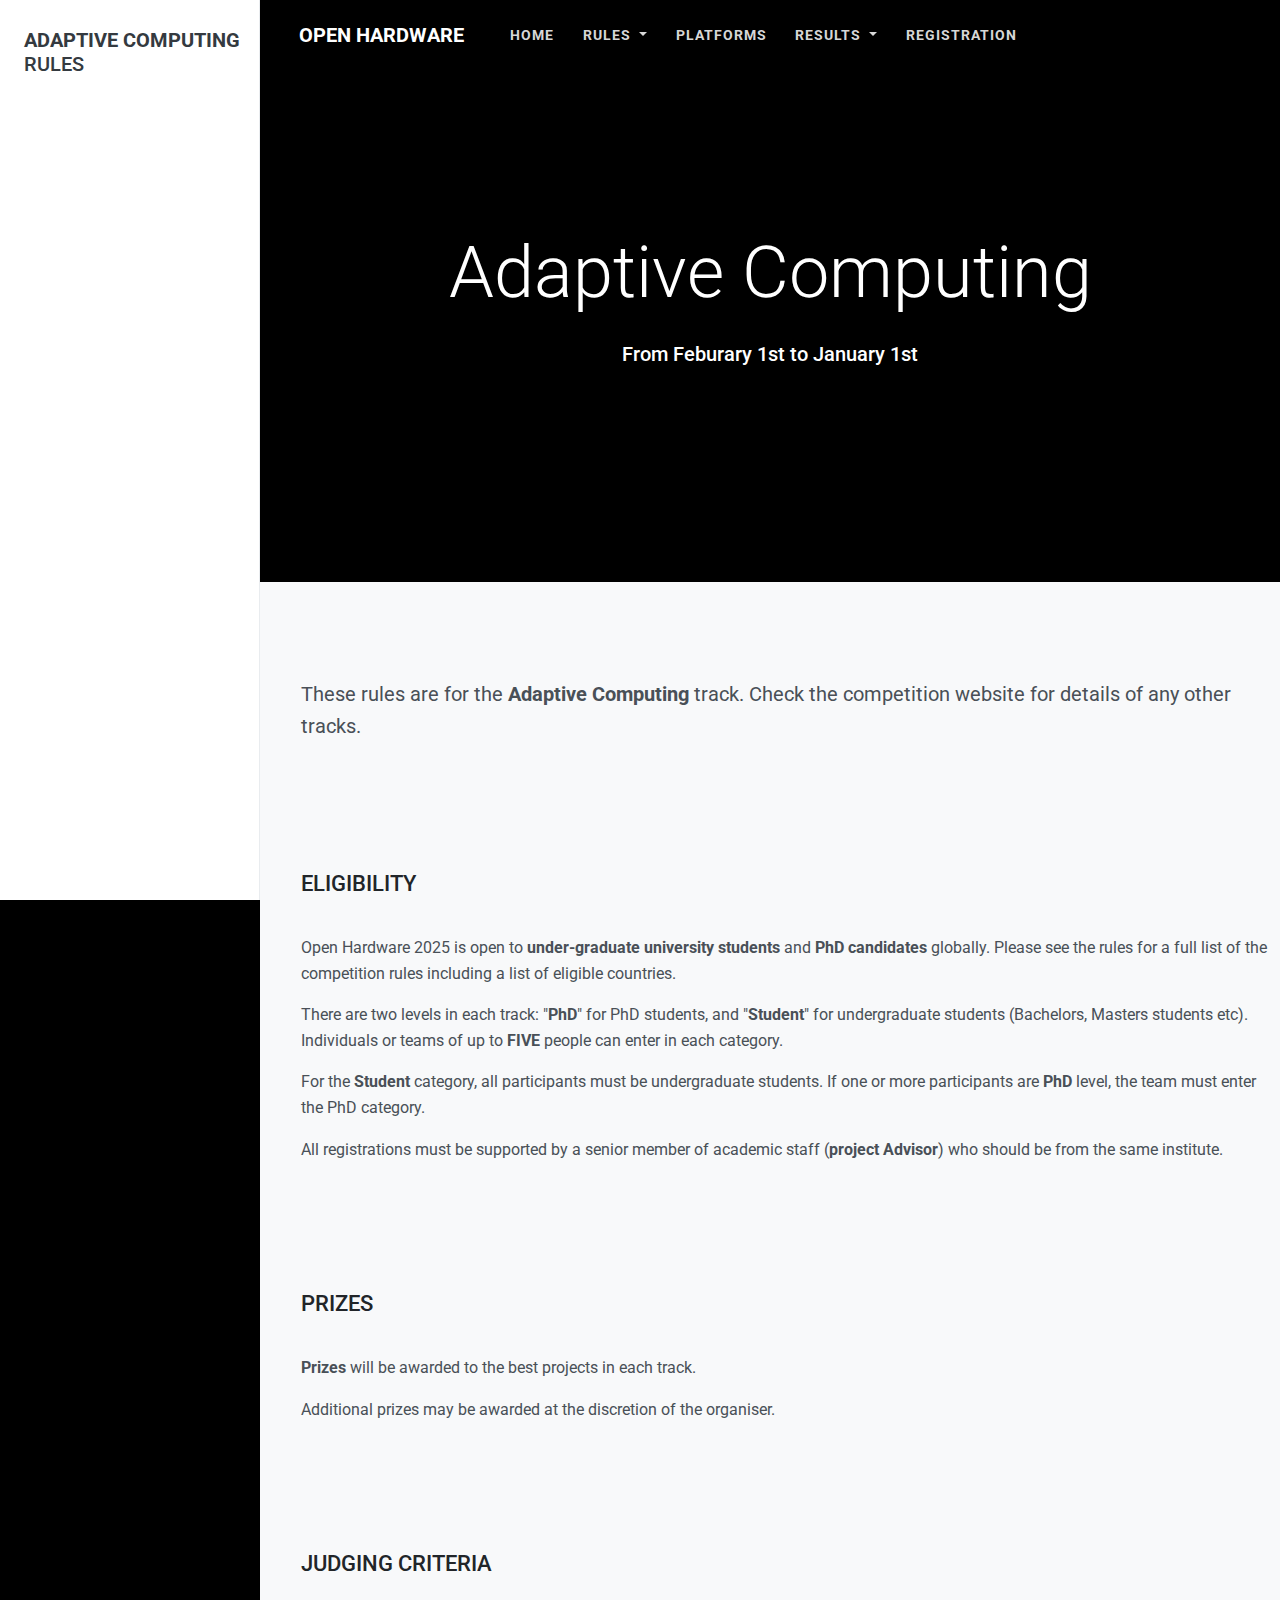
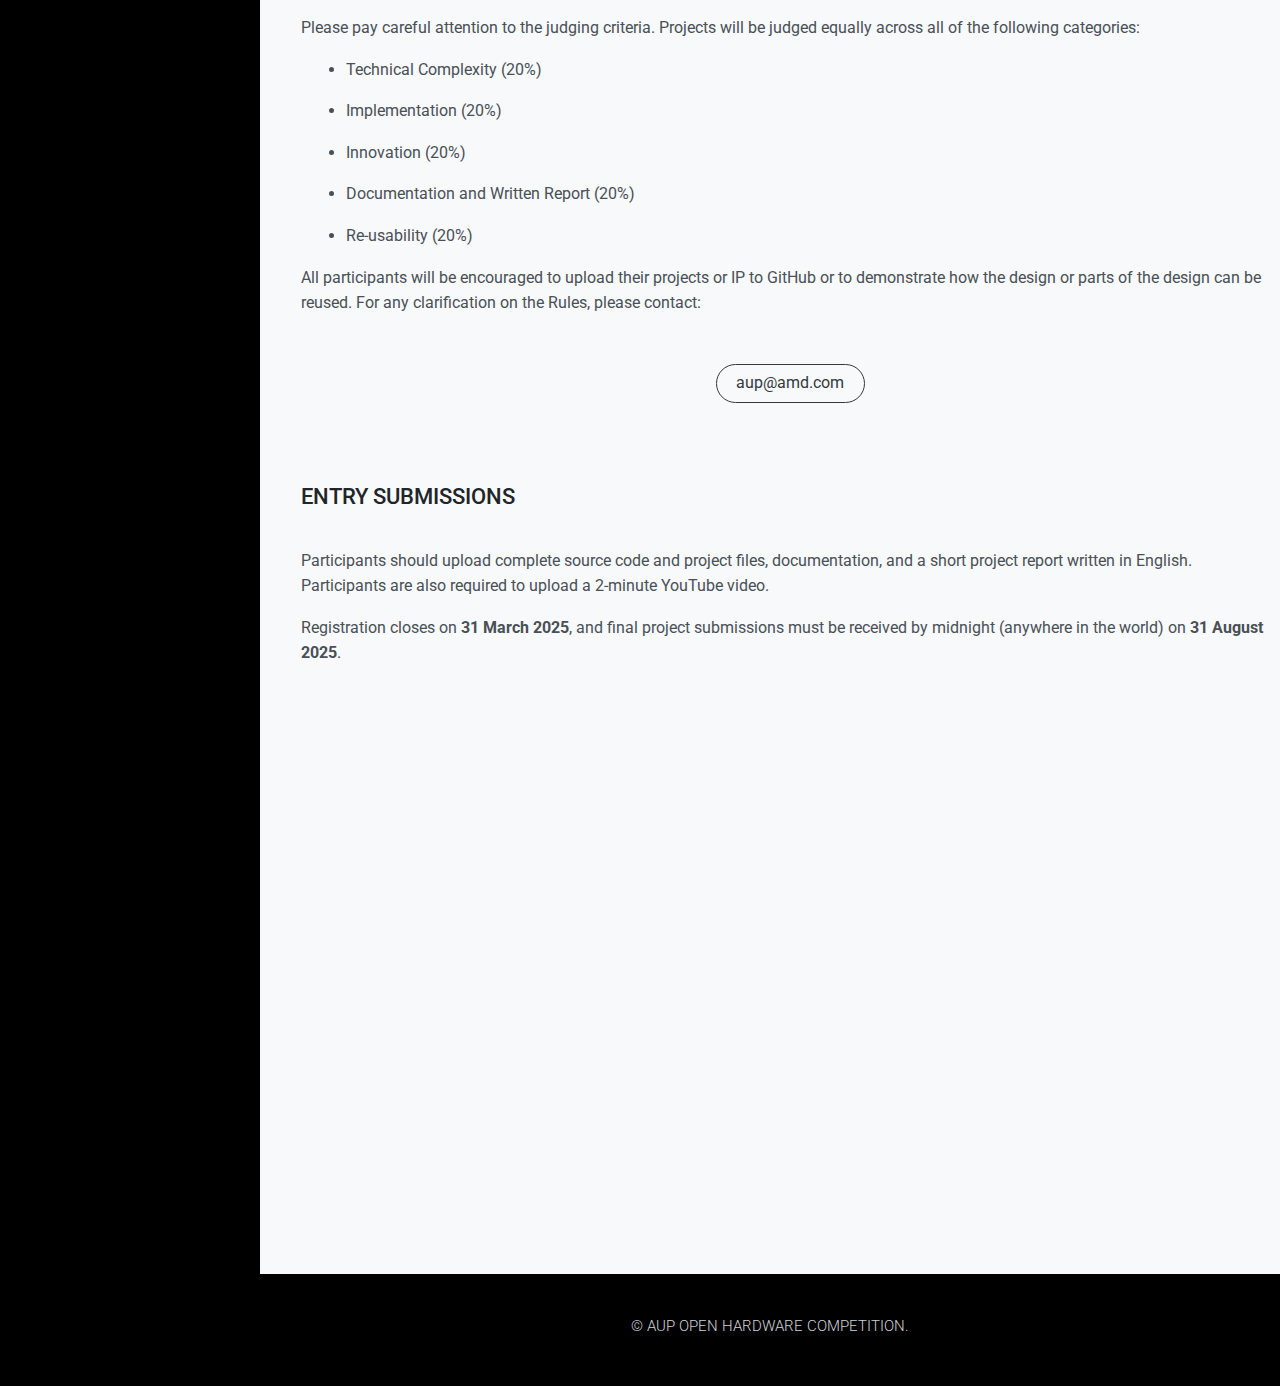
==== adaptive-computing.html @ 01165aca "Upload new navbar" ====
<!DOCTYPE html>
<html lang="en">

<head>
    <meta charset="UTF-8" />
    <meta name="viewport" content="width=device-width, initial-scale=1.0" />
    <title>AUP Open Hardware Design Competition Rules</title>
    <link rel="stylesheet" href="styles/adaptive-computing.css" />
    <link rel="stylesheet" href="styles/index.css">
    <link rel="stylesheet" href="styles/aos.css">
    <link rel="preload" href="/assets/fonts/fa-sharp-solid-900.woff2" as="font" type="font/woff2" crossorigin="anonymous">
    <link href="https://fonts.googleapis.com/css2?family=Roboto:wght@400;700&family=Poppins:wght@600;700&display=swap" rel="stylesheet">

    <link rel="stylesheet" href="styles/bootstrap-toc.css">
    <link rel="stylesheet" href="styles/main.css">
    <script src="scripts/aos.js"></script>
    <script src="scripts/jquery.min.js"></script>
    <script src="scripts/bootstrap-toc.js"></script>
    <script src="scripts/bootstrap.min.js"></script>
    <script src="scripts/popper.min.js"></script>
    <script src="scripts/prism.js"></script>
</head>
<body>
<nav id="toc" class="fixedsidebar d-none d-lg-block" data-toggle="toc">
    <h5 class="mt-4 mb-4 pt-1"><a class="text-dark" href="./index.html"><strong>ADAPTIVE COMPUTING</strong> RULES</a></h5>
    
</nav>


<main class="content-withfixedsidebar">
    
    <nav class="navbar navbar-expand-lg navbar-dark bg-black" id="top_nav_bar">
        <div class="container">
            <a class="navbar-brand" href="index.html"><i class="fas fa-anchor mr-2"></i><strong>OPEN HARDWARE</strong> </a>
            <div class="navbar-collapse collapse" id="navbarColor02" style="">
                <ul class="navbar-nav mr-auto d-flex align-items-center">
                    <li class="nav-item">
                        <a class="menu-item nav-link" href="index.html">HOME</a>
                    </li>
                    
                    <li class="nav-item dropdown menu-dropdown">
                      <a class="menu-item nav-link dropdown-toggle" href="#" id="navbarDropdown" role="button" data-toggle="dropdown" aria-haspopup="true" aria-expanded="false">
                          RULES
                      </a>
                      <div class="dropdown-menu" aria-labelledby="navbarDropdown" >
                          <a class="dropdown-item" href="adaptive-computing.html">Adaptive Computing</a>
                          <a class="dropdown-item" id="showAlert">Acclerated Computing</a>
    
                      </div>
                      
                  </li>
    
                    <li class="nav-item">
                        <a class="menu-item nav-link" href="platforms.html">PLATFORMS</a>
                    </li>
                   
                    <li class="nav-item dropdown menu-dropdown">
                        <a class="menu-item nav-link dropdown-toggle" href="#" id="navbarDropdown" role="button" data-toggle="dropdown" aria-haspopup="true" aria-expanded="false">
                            RESULTS
                        </a>
                        <div class="dropdown-menu" aria-labelledby="navbarDropdown" id="dropdownMenu">
                            <!-- Dropdown items will be injected here -->
                        </div>
                    </li>
                    <li class="nav-item">
                        <a class="menu-item nav-link" href="registration.html">REGISTRATION</a>
                    </li>
      
                    
    
                </ul>
                
            </div>
        </div>
    </nav>
    

<main>
   


    <div class="jumbotron jumbotron-lg jumbotron-fluid mb-lg-5 bg-black position-relative">
        <div class="container text-white h-100 tofront">
            <div class="row align-items-center justify-content-center text-center">
                <div class="container text-center h-100">
                    <h1 class="display-3" >Adaptive Computing</h1>
                    <div style ="height: 2vh;">
      
      
                    </div>
                  
                    <h5 class="font-wight-light">From Feburary 1st to January 1st</h5>
                </div>
            </div>
        </div>
      </div>

    <div class="bg-light">
        <div class="" style="height: 3rem;"></div>



        <div class="" style="height: 3rem;"></div>


            <div id="docsarea" class="font-weight-normal" style="margin-left: 4%;">

                <p class="lead" style="font-weight: 400;">
                    These rules are for the <b>Adaptive Computing</b>
                    track. Check the competition website for details of any other tracks.                </p>

                


           

                <!-- Main Content -->
                <div class="container2 my-5 ">
                
            
                    <section class="mb-5" >
                        <h2 class="fw-bold">ELIGIBILITY</h2>
                        <p>Open Hardware 2025 is open to <b>under-graduate university students</b> and  <b>PhD candidates</b> globally. Please see the rules for a full list of the competition rules including a list of eligible countries.</p>



<p>There are two levels in each track: "<b>PhD</b>" for PhD students, and "<b>Student</b>" for undergraduate students (Bachelors, Masters students etc). Individuals or teams of up to <b>FIVE</b> people can enter in each category.</p>



<p>For the <b>Student</b> category, all participants must be undergraduate students. If one or more participants are <b>PhD </b>level, the team must enter the PhD category. ​</p>



<p>All registrations must be supported by a senior member of academic staff (<b>project Advisor</b>) who should be from the same institute.</p>


                    </section>

                    <!-- Important Dates -->
                    <section class="mb-5" id="important-dates">
                        <h2 class="fw-bold">PRIZES</h2>
                        <p><b>Prizes</b> will be awarded to the best projects in each track.

                            </p>
                        <p>
                            Additional prizes may be awarded at the discretion of the organiser.
                        </p>
                    </section>

                    <!-- Registration -->
                    <section class="mb-5 " id="registration">
                        <h2 class="fw-bold">JUDGING CRITERIA</h2>
                        <p>Please pay careful attention to the judging criteria. Projects will be judged equally across all of the following categories:</p>
                        <ul>
                           
                            <li>Technical Complexity (20%)</li>
                            <li>Implementation (20%)</li>
                            <li>Innovation (20%)</li>
                            <li>Documentation and Written Report (20%)</li>
                            <li>Re-usability (20%)</li>
                        </ul>
                        <p>    All participants will be encouraged to upload their projects or IP to GitHub or to demonstrate how the design or parts of the design can be reused. For any clarification on the Rules, please contact:</p>
                    </section>
                        <section class="father">
                        <a href="mailto:aup@amd.com" class="btn btn-outline-dark btn-round">aup@amd.com</a>
                        </section>
                        

                    <!-- Entry Levels -->
                    <section class="mb-5 " id="entry-levels">
                        <h2 class="fw-bold">Entry SUBMISSIONS</h2>
                        <p>Participants should upload complete source code and project files, documentation, and a short project report written in English. Participants are also required to upload a 2-minute YouTube video.</p>



                          <p>  Registration closes on <b>31 March 2025</b>, and final project submissions must be received by midnight (anywhere in the world) on <b>31 August 2025</b>.</p>
                        
                    </section>

                    


                </div>


               

    </div>



        <div class="mt-5" style="height: 32rem;"></div>


    </div>
    </div>
    <div class="bg-light" style="height: 3rem;"></div>
    </div>





    <footer class="bg-black pb-5 pt-4">
        <div class="container">
            <div class="row justify-content-center text-center">
                <div class="col-md-12">
                    <span class="d-block mt-3 text-gray">© AUP OPEN HARDWARE COMPETITION</a>.
                    </span>
                </div>
            </div>
        </div>
    </footer>
</main>



    <script src="script.js"></script>
    <script>
        $(function() {
          new ClipboardJS('.btn');
          var navSelector = '#toc';
          var $myNav = $(navSelector);
          Toc.init({
              $nav: $('#toc'),
              $scope: $('#docsarea > section:lt(12)')
            });
          $('body').scrollspy({ 
            target: navSelector,
            offset: 100
          });        
        });
    </script>
</body>

</html>
---- styles/adaptive-computing.css ----
body {
 
    background-color: #000000;

}




.main-container {
    display: flex;
    align-items: center;
    flex-wrap: nowrap;
    gap: 10px;
    position: relative;
    width: 1438px;
    height: 224px;
    margin: 0 auto;
    padding: 45px 170px 45px 170px;
    background: url(assets/img/banner_rules.png)
    no-repeat center;
    background-size: contain ;
    border: 1px solid #000000;
    overflow: hidden;
}
.rules {
    display: flex;
    margin-left: 18%;
    align-items: center;
    justify-content: center;
    flex-shrink: 0;
    flex-basis: auto;
    position: relative;
  
    color: #ffffff;
    font-family: Roboto, var(--default-font-family);
    font-size: 32px;
    font-weight: 700;
    line-height: 20px;
    text-align: center;
    white-space: nowrap;
    letter-spacing: 0.1px;
}


h1 {
    font-family: 'Poppins', sans-serif;
    font-size: 2.5rem;
    font-weight: 700;
    margin-bottom: 1rem;
    color: #212529;
}

h2 {
    font-family: 'Poppins', sans-serif;
    font-size: 2rem;
    font-weight: 600;
    margin-bottom: 1rem;
    color: #343a40;
}

p{

    font-size: 1rem;
    color: #495057;
}

section li{
    margin-bottom: 1rem;
    font-size: 1rem;
    color: #495057;
}


container2 section {
    width:80%;
    padding-right: 20vh;
}

ul {
    padding-left: 5vh; /* 添加左边缩进 */
}

section{
    display: flex;
    justify-content: center;
}

btn-outline-dark {
    padding-left: 40%;
}

.father{
    text-align: center;
}
---- styles/index.css ----
* {
    margin: 0;
    padding: 0;
    box-sizing: border-box;
}

  

body {
    font-family: Arial, sans-serif;
    color: white;
    padding: 0;
    margin: 0;
    text-align: center;
}

.navbar-container {
    width: 100%;
    background-color: #000000;
    padding: 15px 25px;
    box-sizing: border-box;
}

.navbar {
    display: flex;
    justify-content: space-between;
    align-items: center;
    max-width: 1425px;
    margin: 0 auto;
}

.logo {
    font-size: 24px;
    font-weight: 700;
    color: white;
}

.menu {
    display: flex;
    justify-content: center;
    gap: 20px;
}

.menu-item {
    font-size: 14px;
    font-weight: 700;
    color: white;
    text-transform: uppercase;
    letter-spacing: 1px;
    cursor: pointer;
}

.menu-item:hover {
    color: #ff5722;
}

.dropdown-indicator {
    width: 5px;
    height: 5px;
    margin-left: 5px;
}

.icon-box {
    width: 24px;
    height: 24px;
    background-color: black;
    display: flex;
    justify-content: center;
    align-items: center;
}

.menu-item-results {
    font-size: 11px;
    position: relative;
    display: flex;
    justify-content: center;
    align-items: center;
    gap: 5px;
}

.dropdown-indicator {
    width: 3px;
    height: 3px;
    justify-content: center;
    align-items: center;
    display: inline-flex;
}

.menu-item-rules, .menu-item-platforms, .menu-item-home {
    font-size: 11px;
    letter-spacing: 1.3px;
}

.icon-box div {
    width: 20px;
    height: 20px;
    background: white;
}

.footer-logo {
    width: 50%;
    text-align: center;
    padding: 20px 0;
    display: flex;
    justify-content: center;
    align-items: center;
    margin: 0 auto;
}

.footer-logo img {
    max-width: 100%;
    height: auto;
}

#page-content {
    text-align: center;
}

.full-screen-div {
    width: 100vw;
    height: 100vh;
}

::-webkit-scrollbar {
    width: 5px;
    height: 5px;
}

::-webkit-scrollbar-track {
    background-color: #000000;
}

::-webkit-scrollbar-thumb {
    background-color: #333333;
    border-radius: 10px;
}

::-webkit-scrollbar-thumb:hover {
    background-color: #555555;
}

#dropdownMenu {
    max-height: calc(5 * 40px);
    overflow-y: auto;
}



.alert-box {
    padding: 15px;
    border-radius: 5px;
    font-size: 16px;
    width: 80%;
    max-width: 400px;
    text-align: center;
    background-color: #e0e0e0;
    color: #333;
    border: 1px solid #ccc;
    position: fixed;
    left: 40%;
    transform: translateX(-50%);
    z-index: 9999;
    box-shadow: 0px 4px 6px rgba(0, 0, 0, 0.2);
    transition: opacity 0.5s ease-in-out;
}
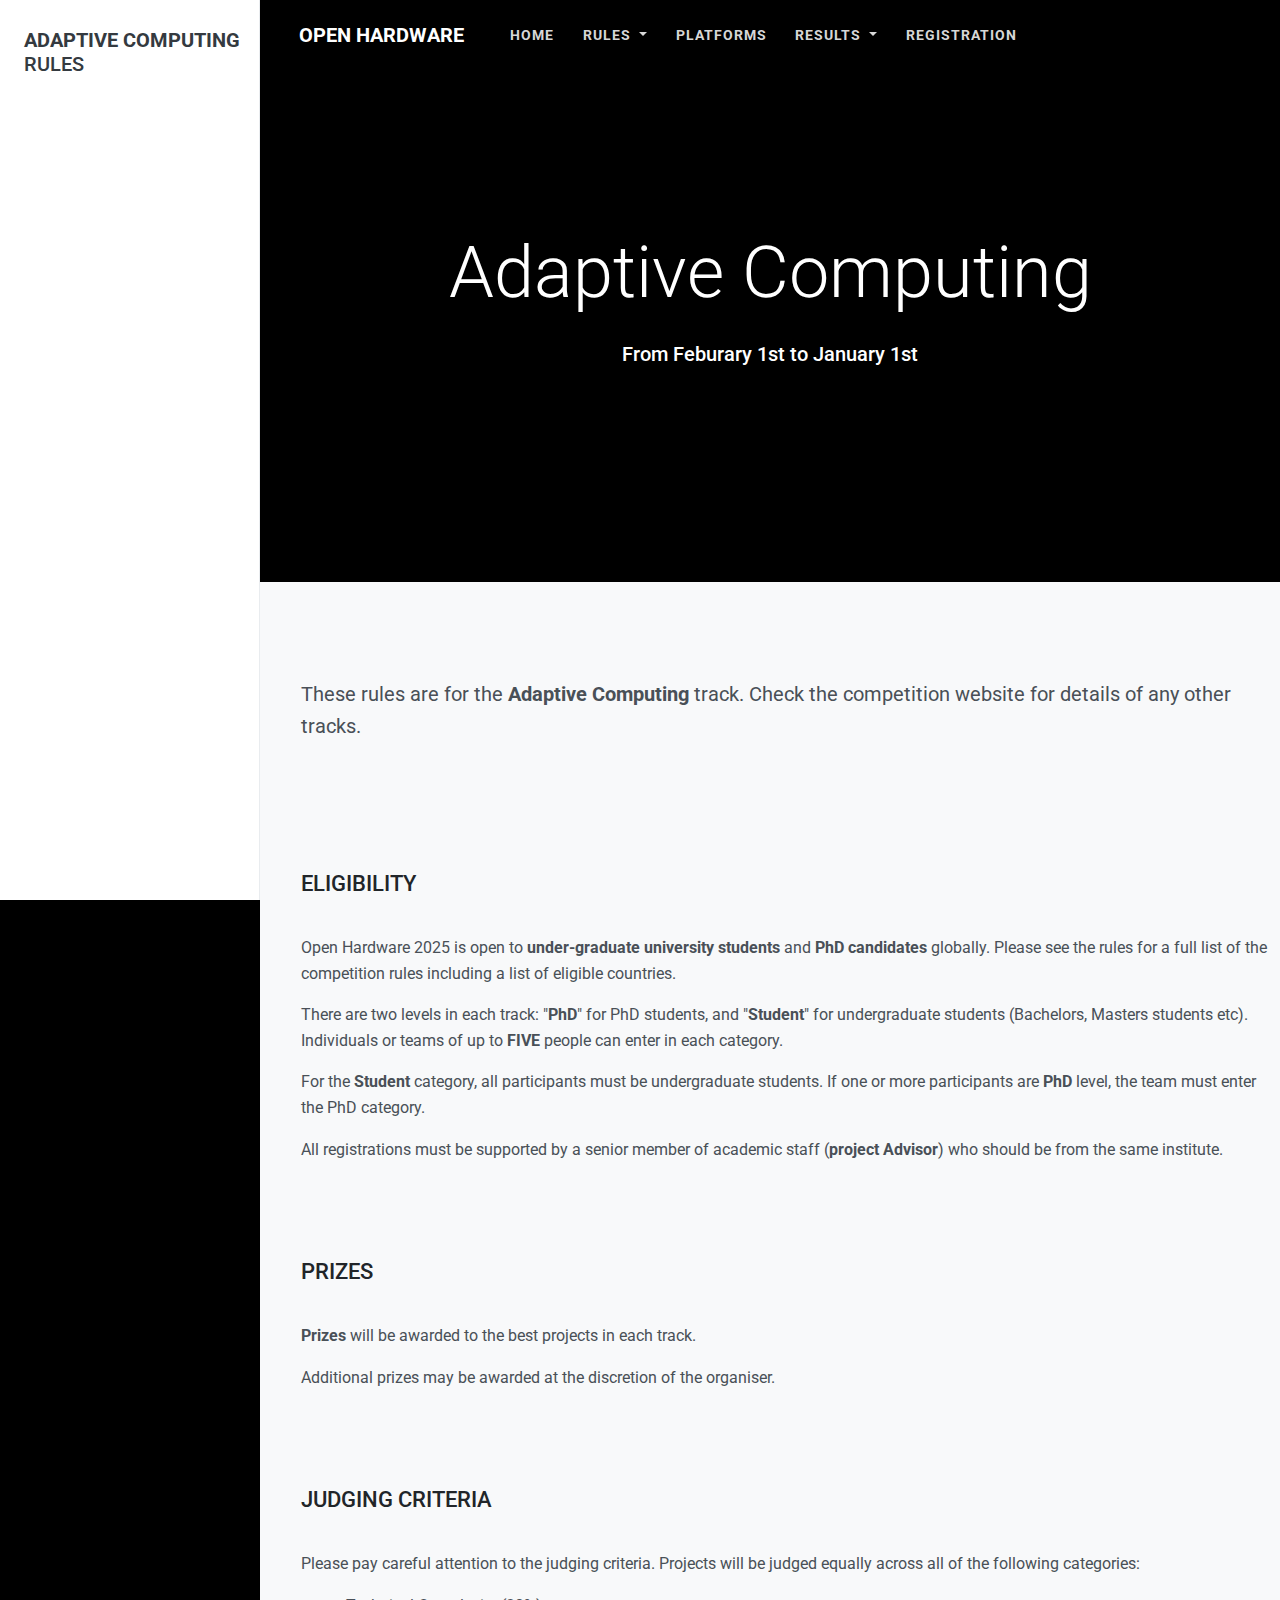
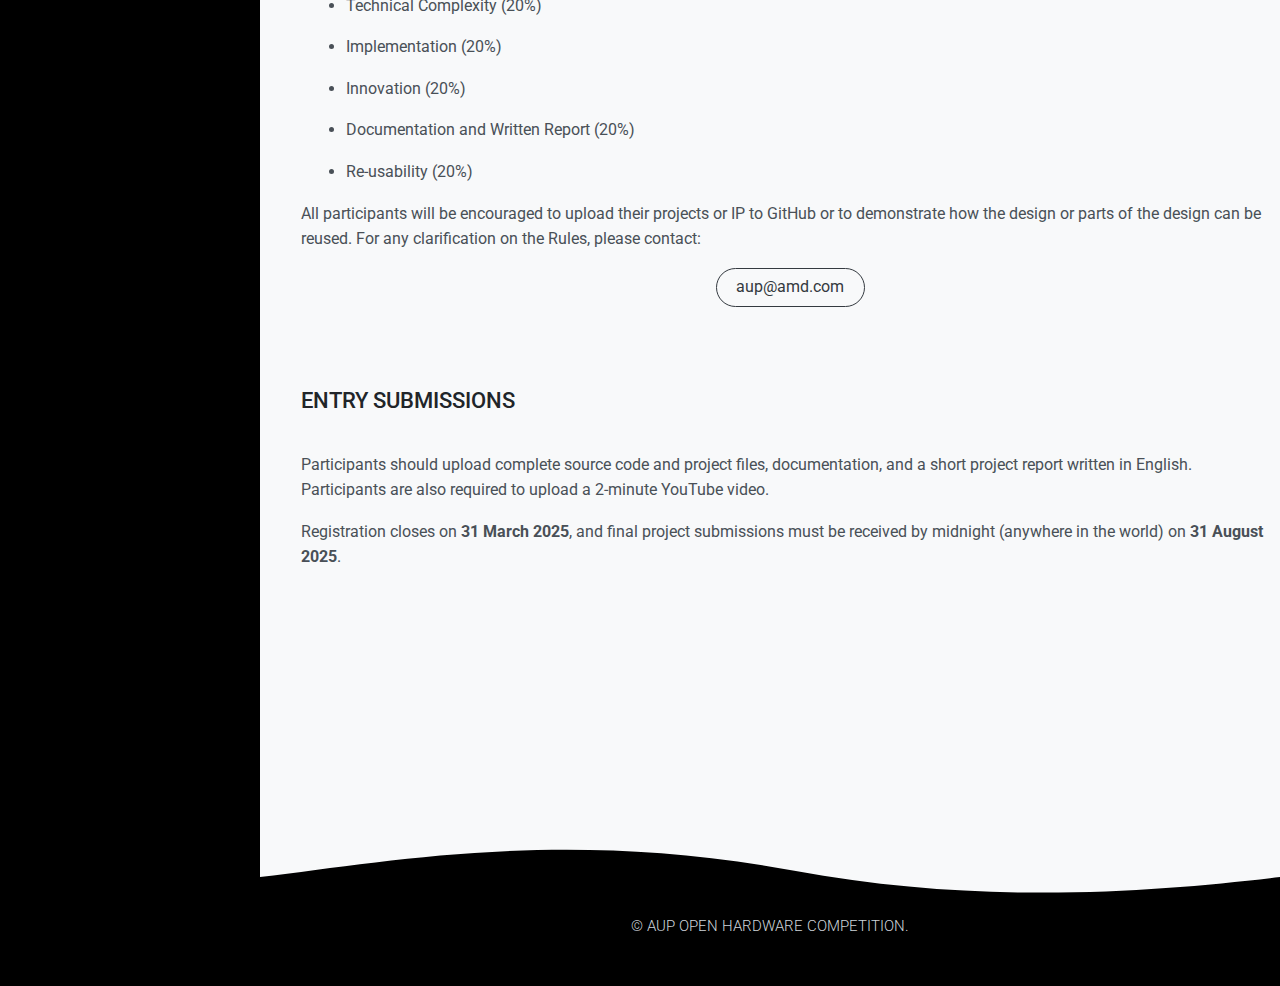
==== commit b28c1cf0: "Upload Page Format" ====
--- a/adaptive-computing.html
+++ b/adaptive-computing.html
@@ -107,7 +107,7 @@
 
                 <p class="lead" style="font-weight: 400;">
                     These rules are for the <b>Adaptive Computing</b>
-                    track. Check the competition website for details of any other tracks.                </p>
+                    track. Check the competition website for details of any other tracks. </p>
 
                 
 
@@ -118,7 +118,7 @@
                 <div class="container2 my-5 ">
                 
             
-                    <section class="mb-5" >
+                    <section >
                         <h2 class="fw-bold">ELIGIBILITY</h2>
                         <p>Open Hardware 2025 is open to <b>under-graduate university students</b> and  <b>PhD candidates</b> globally. Please see the rules for a full list of the competition rules including a list of eligible countries.</p>
 
@@ -138,7 +138,7 @@
                     </section>
 
                     <!-- Important Dates -->
-                    <section class="mb-5" id="important-dates">
+                    <section  id="important-dates">
                         <h2 class="fw-bold">PRIZES</h2>
                         <p><b>Prizes</b> will be awarded to the best projects in each track.
 
@@ -149,7 +149,7 @@
                     </section>
 
                     <!-- Registration -->
-                    <section class="mb-5 " id="registration">
+                    <section  id="registration">
                         <h2 class="fw-bold">JUDGING CRITERIA</h2>
                         <p>Please pay careful attention to the judging criteria. Projects will be judged equally across all of the following categories:</p>
                         <ul>
@@ -168,7 +168,7 @@
                         
 
                     <!-- Entry Levels -->
-                    <section class="mb-5 " id="entry-levels">
+                    <section  id="entry-levels">
                         <h2 class="fw-bold">Entry SUBMISSIONS</h2>
                         <p>Participants should upload complete source code and project files, documentation, and a short project report written in English. Participants are also required to upload a 2-minute YouTube video.</p>
 
@@ -190,19 +190,17 @@
 
 
 
-        <div class="mt-5" style="height: 32rem;"></div>
+        <div class="mt-5" style="height: 12rem;"></div>
 
 
     </div>
     </div>
-    <div class="bg-light" style="height: 3rem;"></div>
-    </div>
-
-
-
-
-
-    <footer class="bg-black pb-5 pt-4">
+
+
+    <footer class="bg-black pb-5 ">
+        <svg style="-webkit-transform:rotate(-180deg); -moz-transform:rotate(-180deg); -o-transform:rotate(-180deg); transform:rotate(-180deg); margin-top: -1px;" version="1.1" id="Layer_1" xmlns="http://www.w3.org/2000/svg" xmlns:xlink="http://www.w3.org/1999/xlink" x="0px" y="0px" viewbox="0 0 1440 126" style="enable-background:new 0 0 1440 126;" xml:space="preserve">
+            <path class="bg-light" d="M685.6,38.8C418.7-11.1,170.2,9.9,0,30v96h1440V30C1252.7,52.2,1010,99.4,685.6,38.8z"/>
+            </svg>
         <div class="container">
             <div class="row justify-content-center text-center">
                 <div class="col-md-12">
@@ -212,6 +210,7 @@
             </div>
         </div>
     </footer>
+    
 </main>
 
 
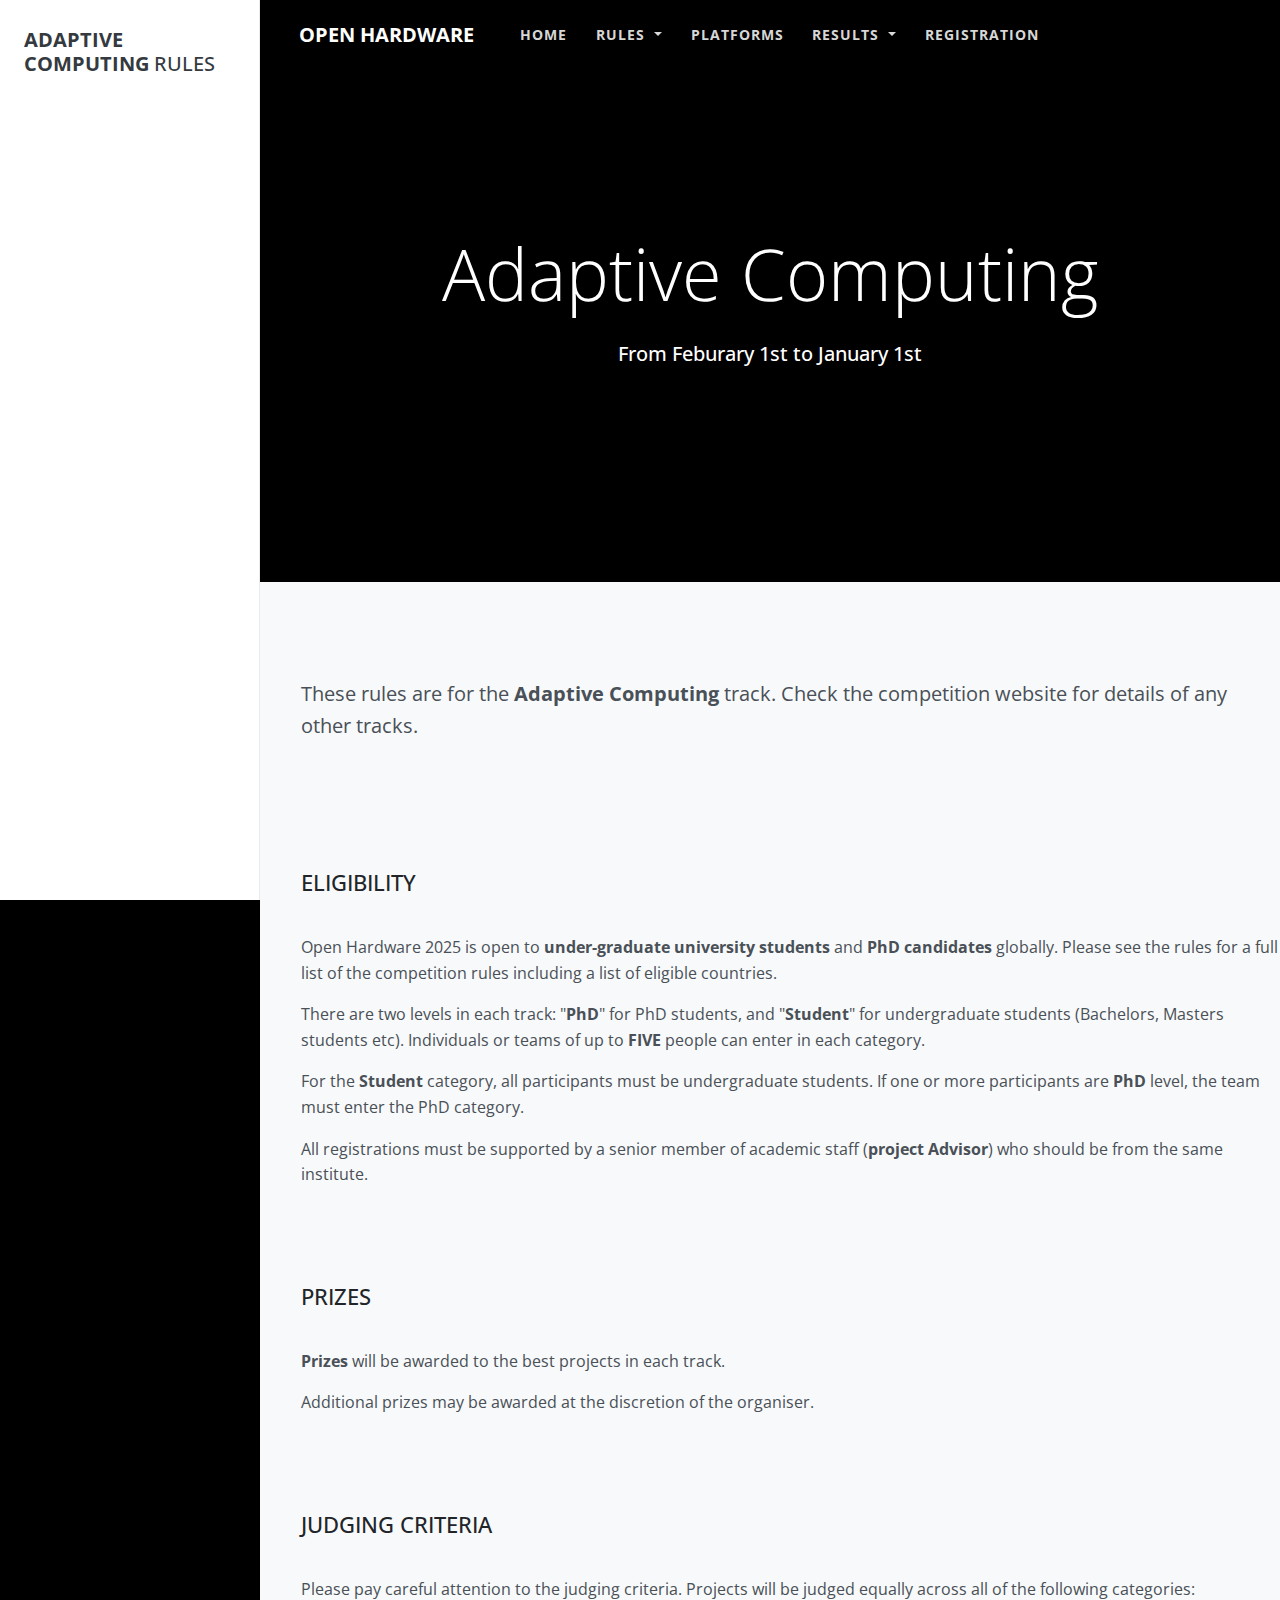
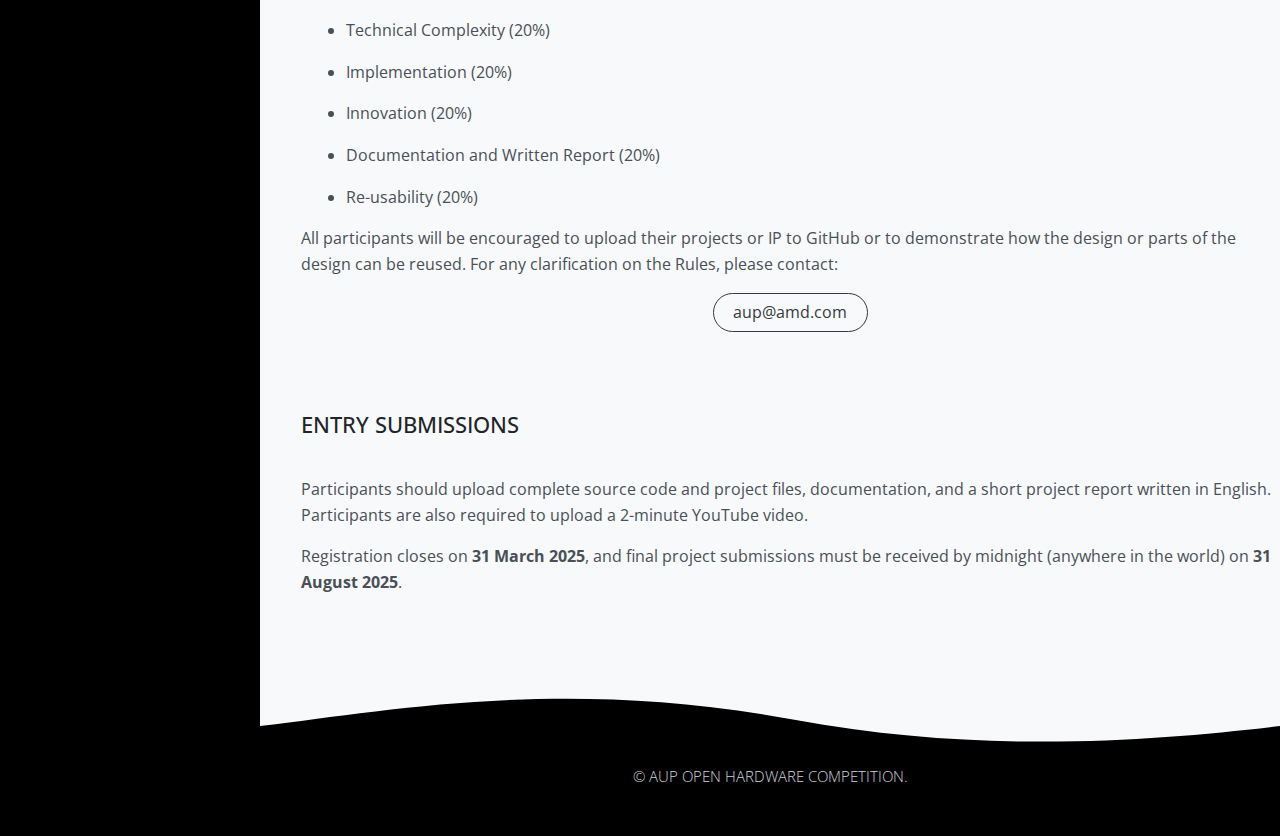
==== commit 53adbfd8: "Uploading Fonts" ====
--- a/adaptive-computing.html
+++ b/adaptive-computing.html
@@ -9,7 +9,7 @@
     <link rel="stylesheet" href="styles/index.css">
     <link rel="stylesheet" href="styles/aos.css">
     <link rel="preload" href="/assets/fonts/fa-sharp-solid-900.woff2" as="font" type="font/woff2" crossorigin="anonymous">
-    <link href="https://fonts.googleapis.com/css2?family=Roboto:wght@400;700&family=Poppins:wght@600;700&display=swap" rel="stylesheet">
+    <link href="https://fonts.googleapis.com/css2?family=Open+Sans:wght@400;700&display=swap" rel="stylesheet">
 
     <link rel="stylesheet" href="styles/bootstrap-toc.css">
     <link rel="stylesheet" href="styles/main.css">
@@ -20,7 +20,7 @@
     <script src="scripts/popper.min.js"></script>
     <script src="scripts/prism.js"></script>
 </head>
-<body>
+<body style="font-family: 'Open Sans'">
 <nav id="toc" class="fixedsidebar d-none d-lg-block" data-toggle="toc">
     <h5 class="mt-4 mb-4 pt-1"><a class="text-dark" href="./index.html"><strong>ADAPTIVE COMPUTING</strong> RULES</a></h5>
     
@@ -190,7 +190,7 @@
 
 
 
-        <div class="mt-5" style="height: 12rem;"></div>
+        <div class="mt-5" style="height: 1rem;"></div>
 
 
     </div>
--- a/styles/index.css
+++ b/styles/index.css
@@ -4,14 +4,9 @@
     box-sizing: border-box;
 }
 
-  
 
 body {
-    font-family: Arial, sans-serif;
-    color: white;
-    padding: 0;
-    margin: 0;
-    text-align: center;
+    font-family: 'Open Sans', sans-serif;
 }
 
 .navbar-container {
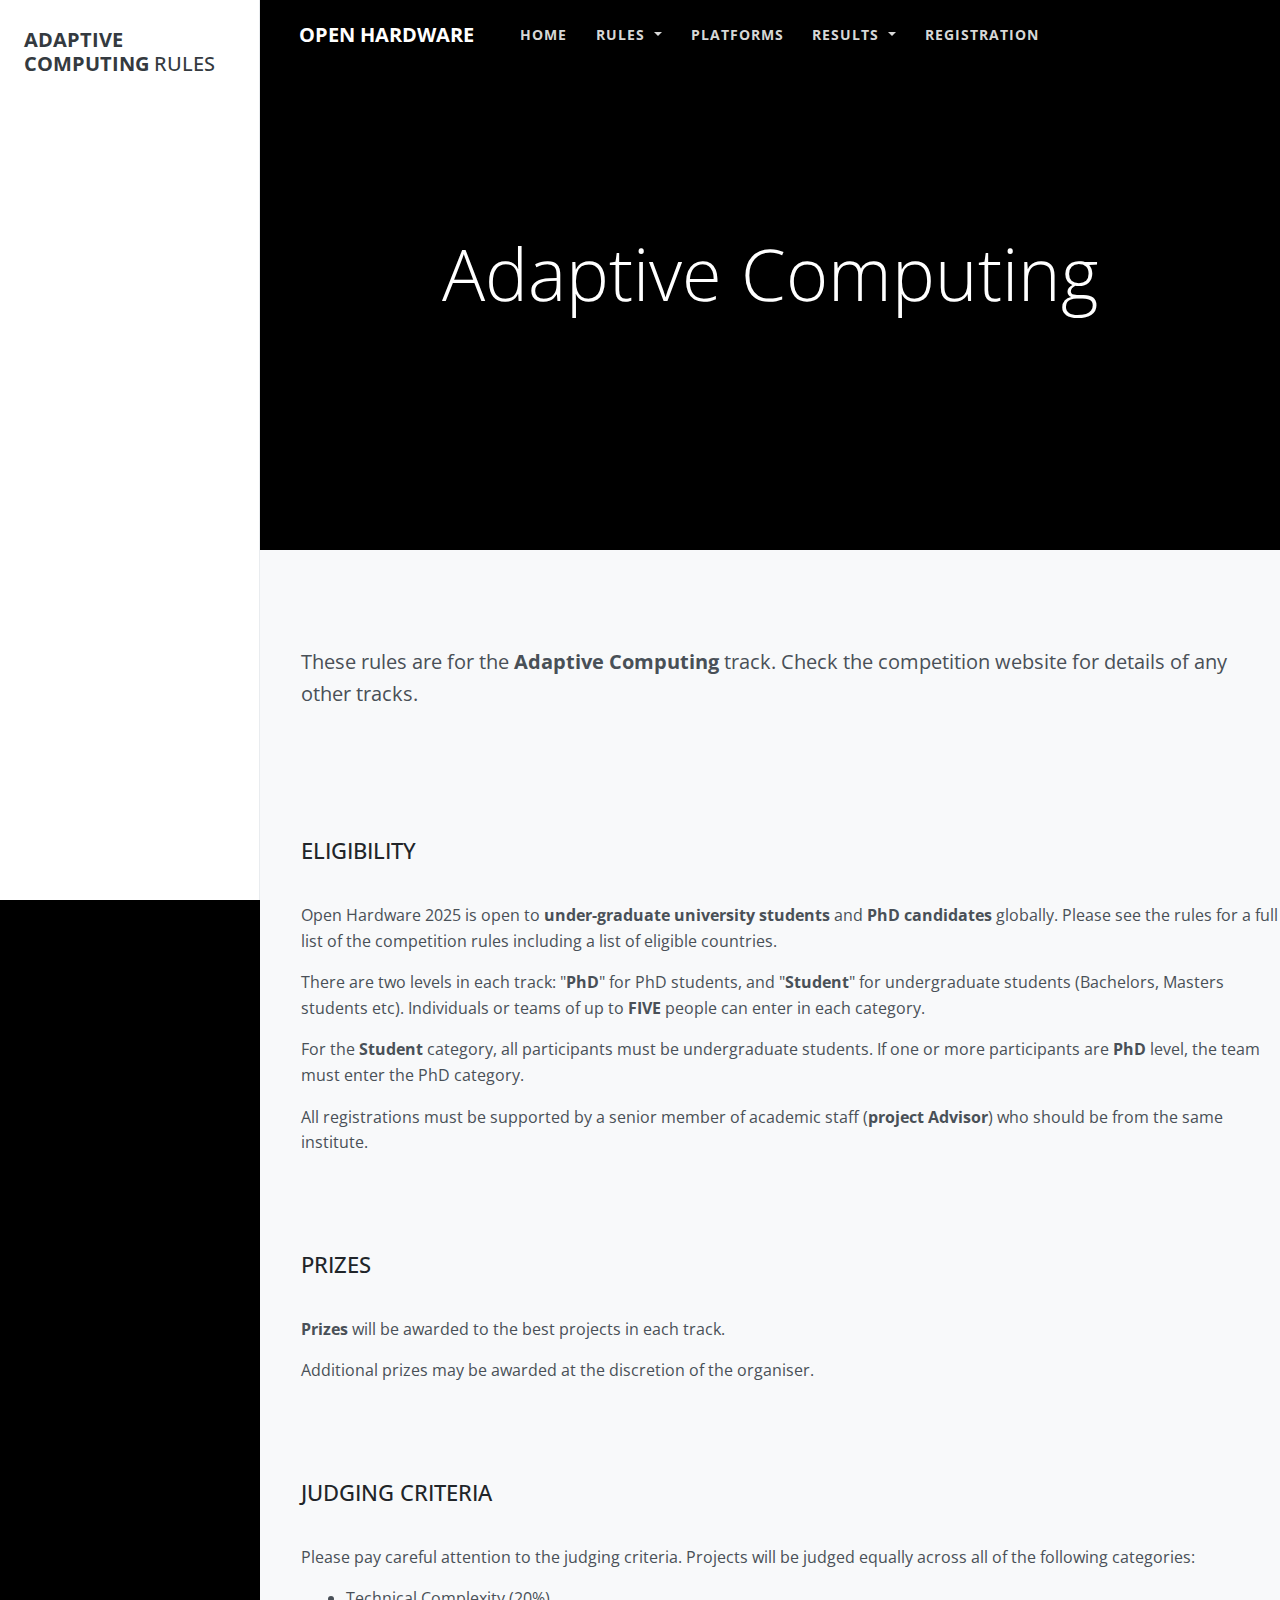
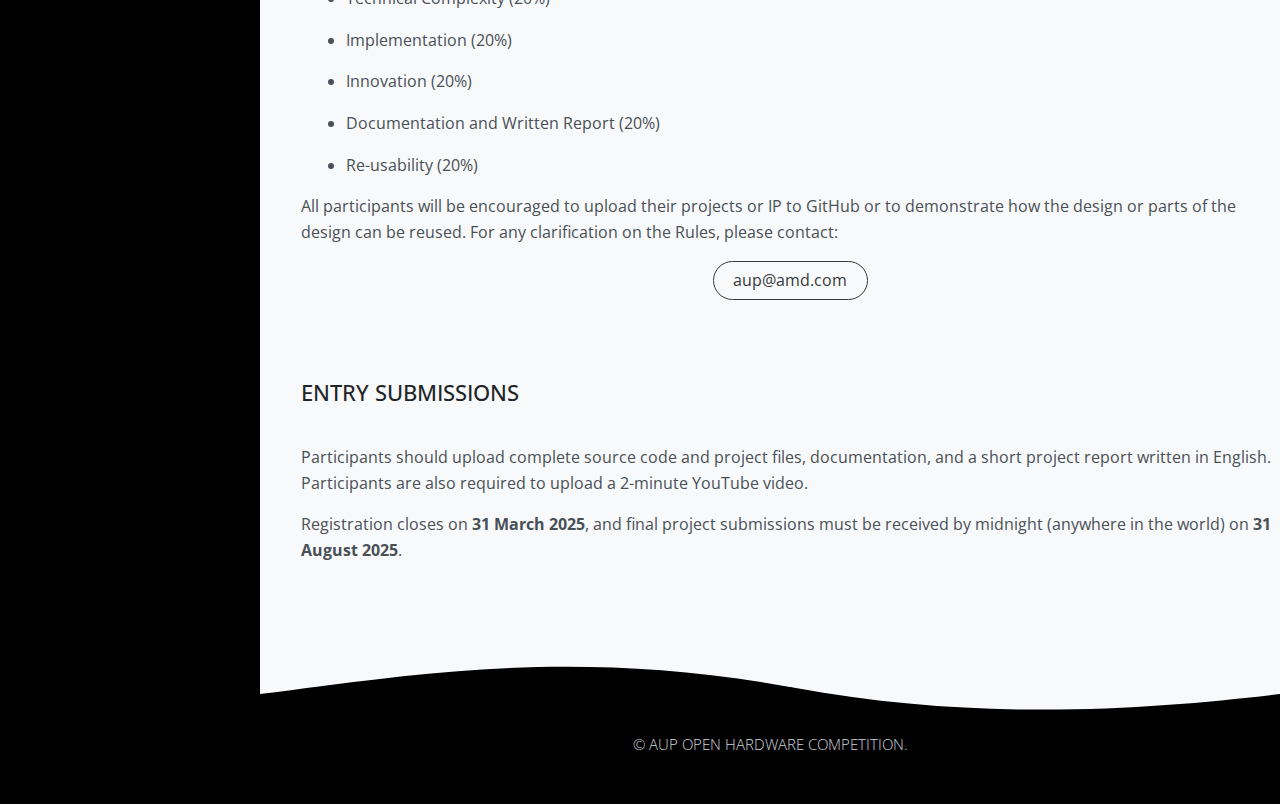
==== commit 6743fbc9: "Update adaptive-computing.html" ====
--- a/adaptive-computing.html
+++ b/adaptive-computing.html
@@ -44,7 +44,7 @@
                       </a>
                       <div class="dropdown-menu" aria-labelledby="navbarDropdown" >
                           <a class="dropdown-item" href="adaptive-computing.html">Adaptive Computing</a>
-                          <a class="dropdown-item" id="showAlert">Acclerated Computing</a>
+                          <a class="dropdown-item" id="showAlert">Accelerated Computing</a>
     
                       </div>
                       
@@ -89,7 +89,7 @@
       
                     </div>
                   
-                    <h5 class="font-wight-light">From Feburary 1st to January 1st</h5>
+        
                 </div>
             </div>
         </div>
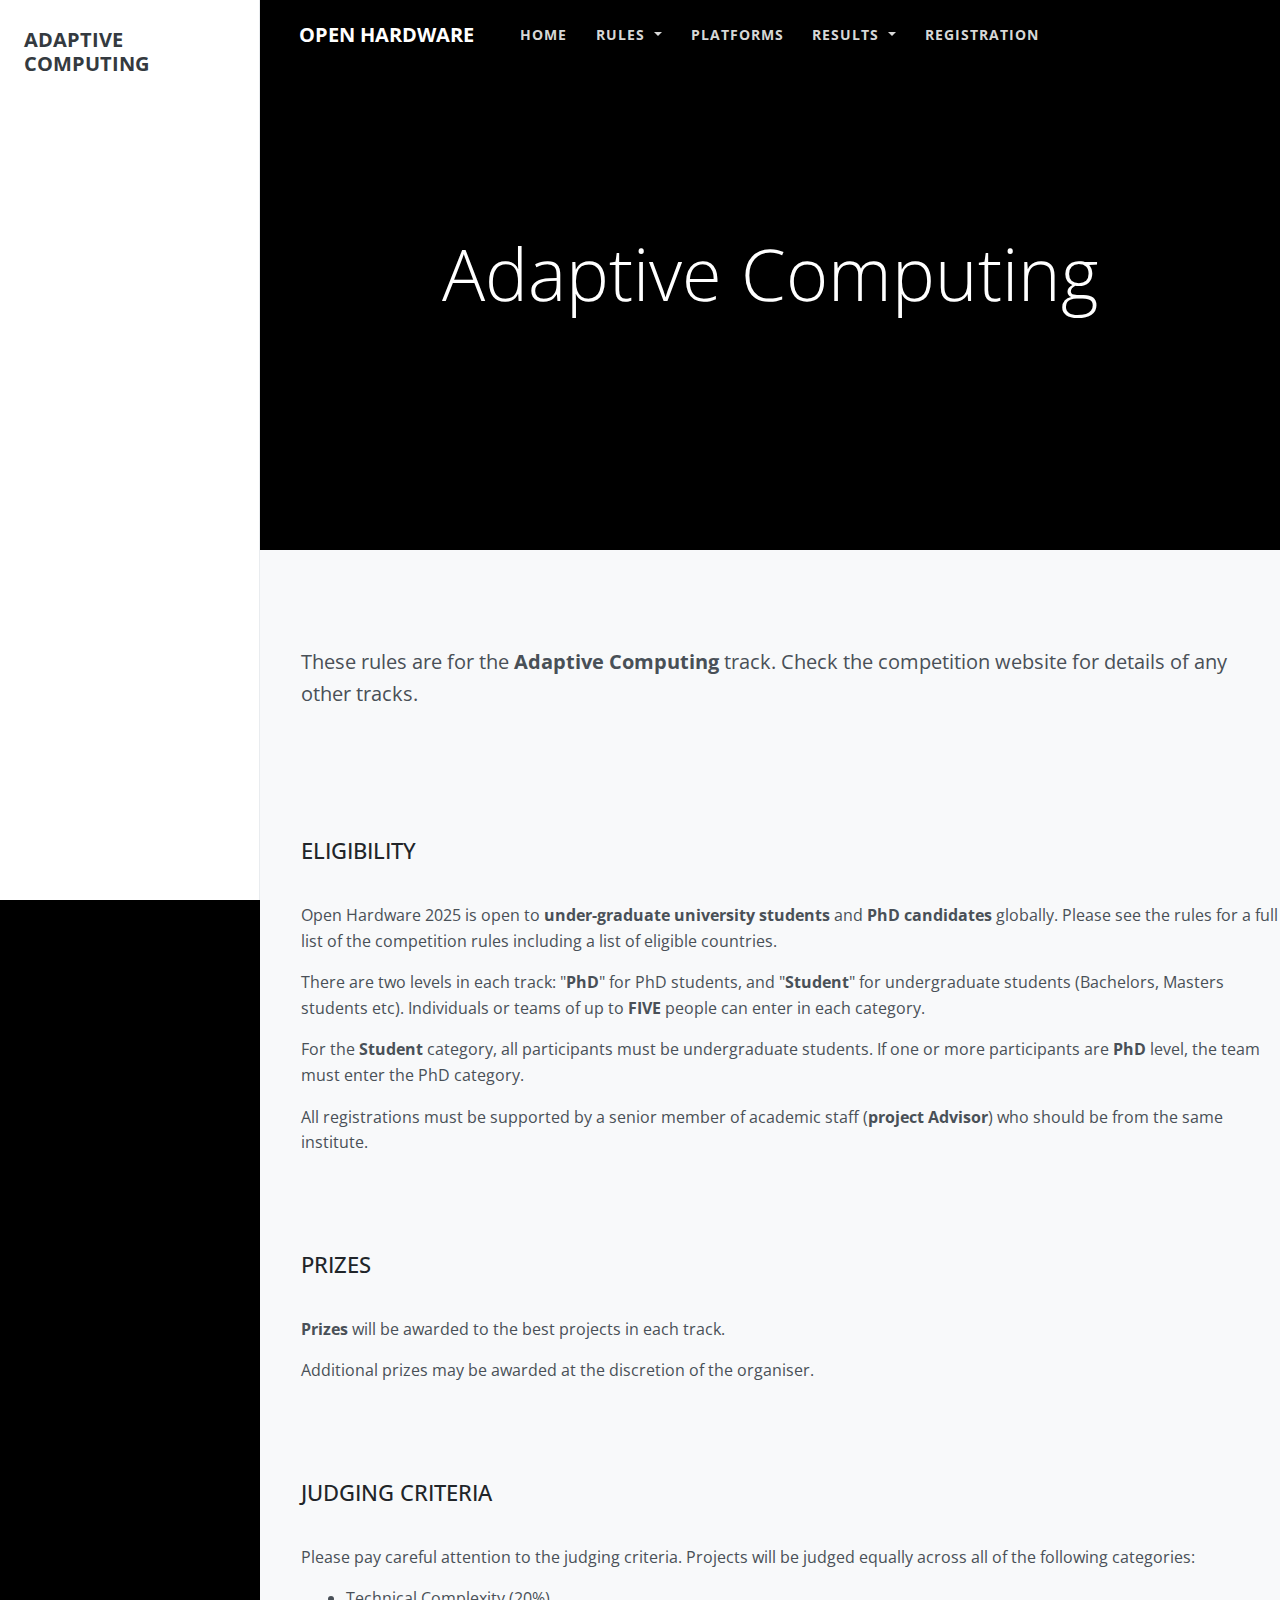
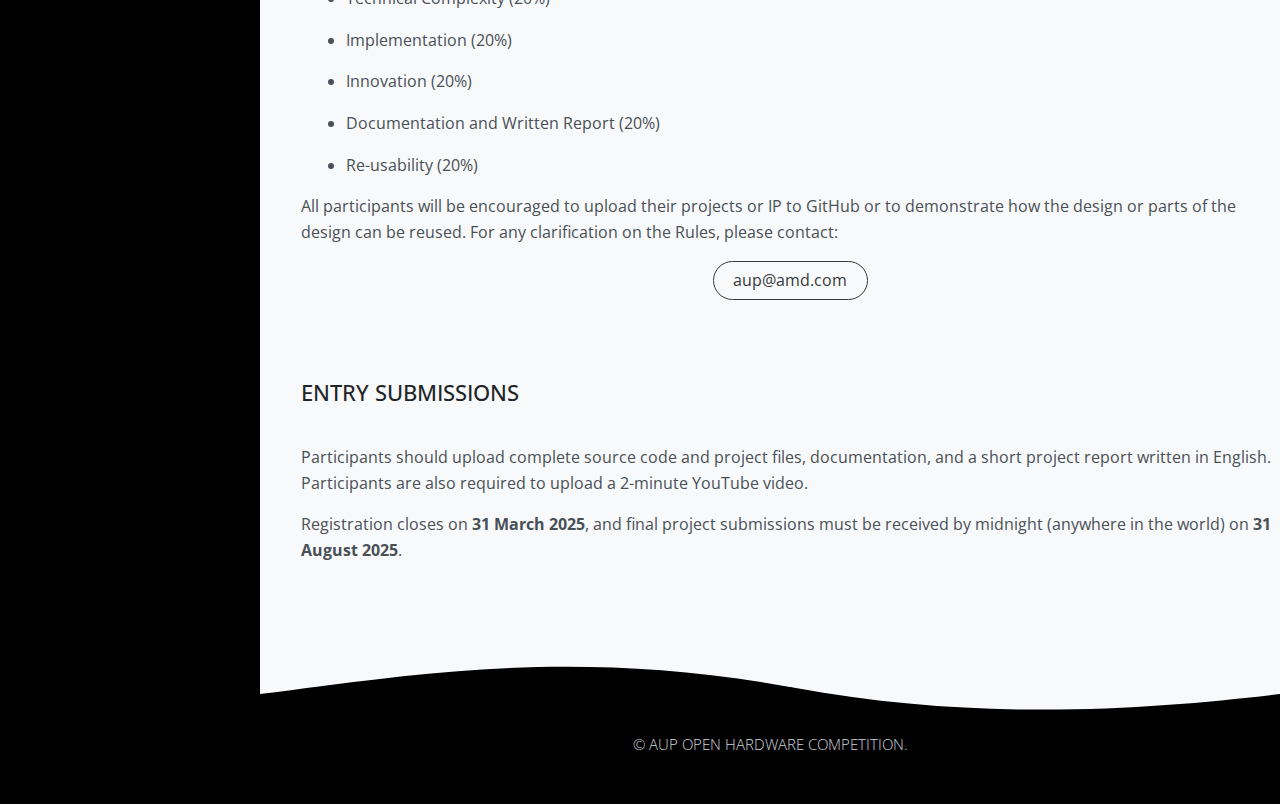
==== commit d02e4de1: "Updating file styles" ====
--- a/adaptive-computing.html
+++ b/adaptive-computing.html
@@ -22,7 +22,7 @@
 </head>
 <body style="font-family: 'Open Sans'">
 <nav id="toc" class="fixedsidebar d-none d-lg-block" data-toggle="toc">
-    <h5 class="mt-4 mb-4 pt-1"><a class="text-dark" href="./index.html"><strong>ADAPTIVE COMPUTING</strong> RULES</a></h5>
+    <h5 class="mt-4 mb-4 pt-1"><a class="text-dark" href="./index.html"><strong>ADAPTIVE COMPUTING</strong> </a></h5>
     
 </nav>
 
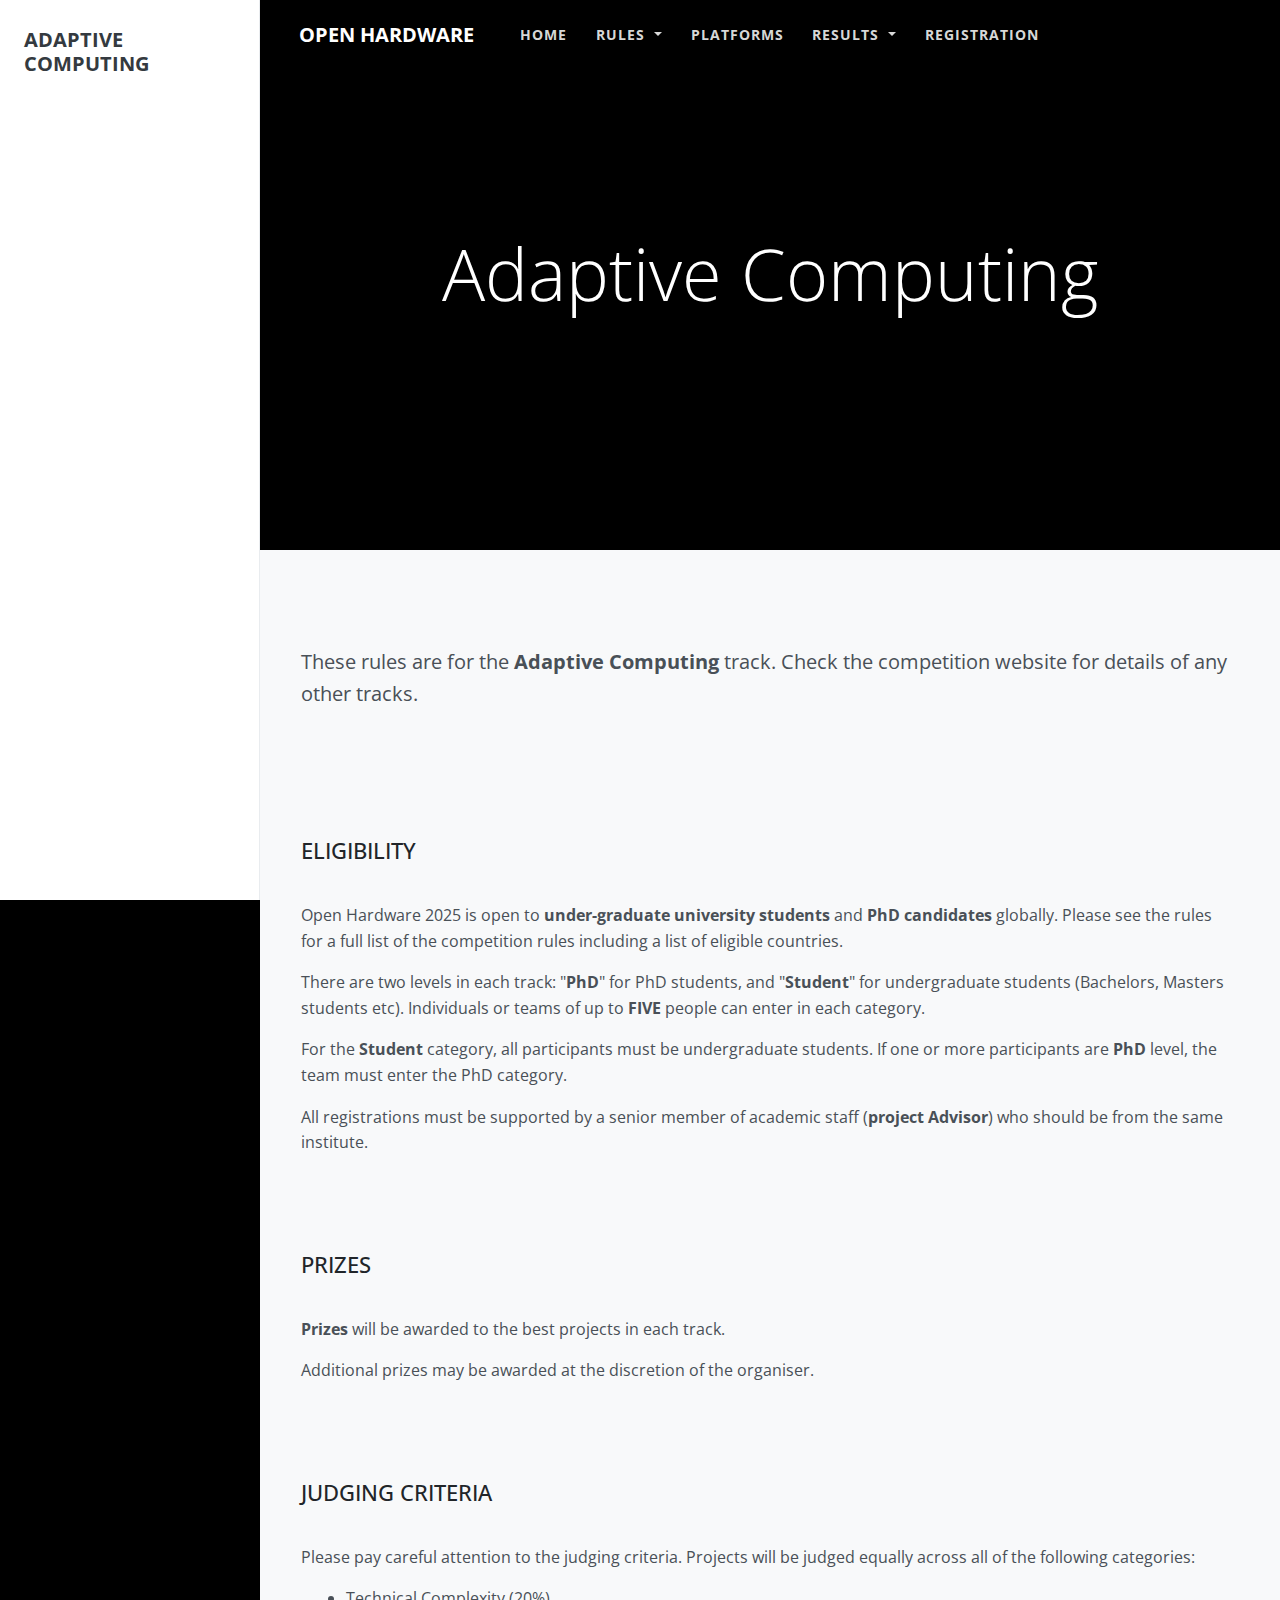
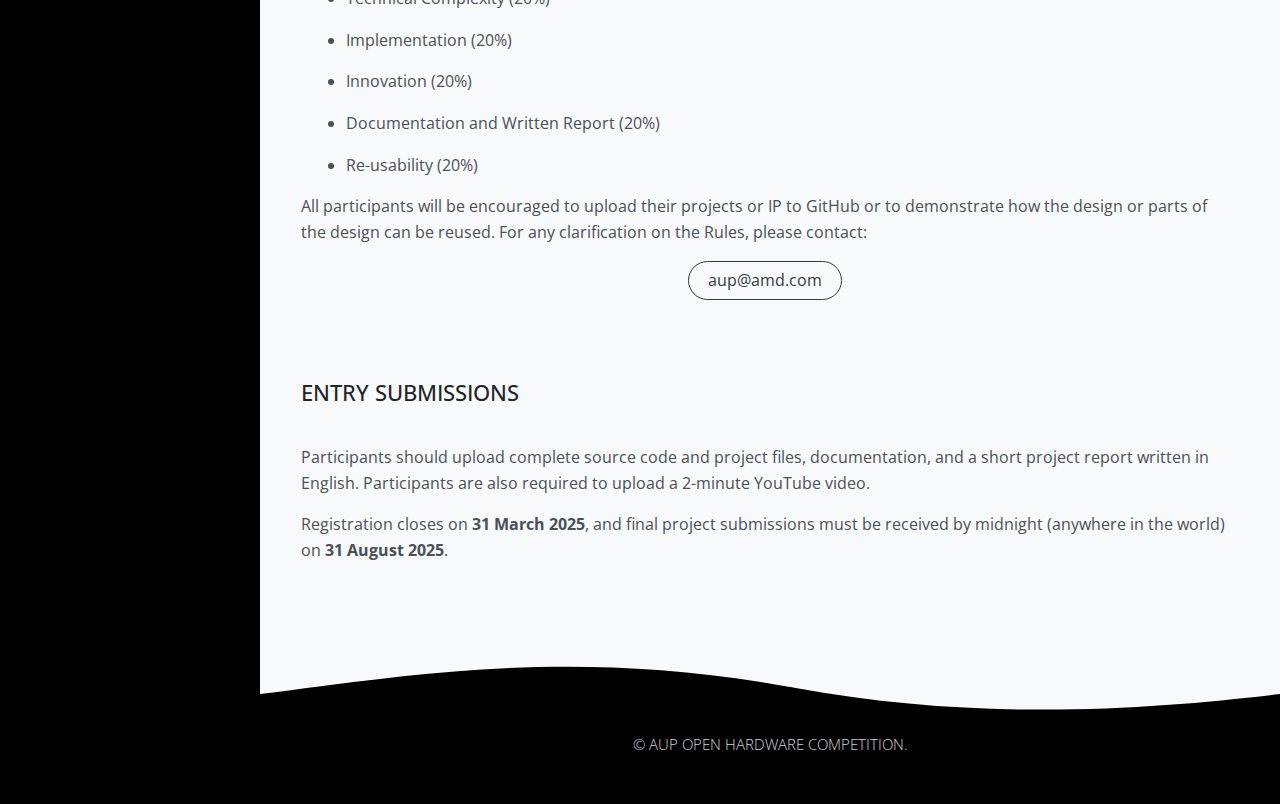
==== commit 85631d44: "Update adaptive-computing.html" ====
--- a/adaptive-computing.html
+++ b/adaptive-computing.html
@@ -5,6 +5,8 @@
     <meta charset="UTF-8" />
     <meta name="viewport" content="width=device-width, initial-scale=1.0" />
     <title>AUP Open Hardware Design Competition Rules</title>
+    <link rel="icon" href="https://lh3.googleusercontent.com/dd_e0xA19up9208Tv6odcjHEw6z4cKAA6fTgjZ9ynkKoSnr5R4vFxI7gZp6pnZH1Vi5T5f-fphjFsrLG=s30?v=1" type="image/png">
+
     <link rel="stylesheet" href="styles/adaptive-computing.css" />
     <link rel="stylesheet" href="styles/index.css">
     <link rel="stylesheet" href="styles/aos.css">
@@ -103,7 +105,7 @@
         <div class="" style="height: 3rem;"></div>
 
 
-            <div id="docsarea" class="font-weight-normal" style="margin-left: 4%;">
+            <div id="docsarea" class="font-weight-normal" style="margin-left: 4%; padding-right: 4vw; ">
 
                 <p class="lead" style="font-weight: 400;">
                     These rules are for the <b>Adaptive Computing</b>
